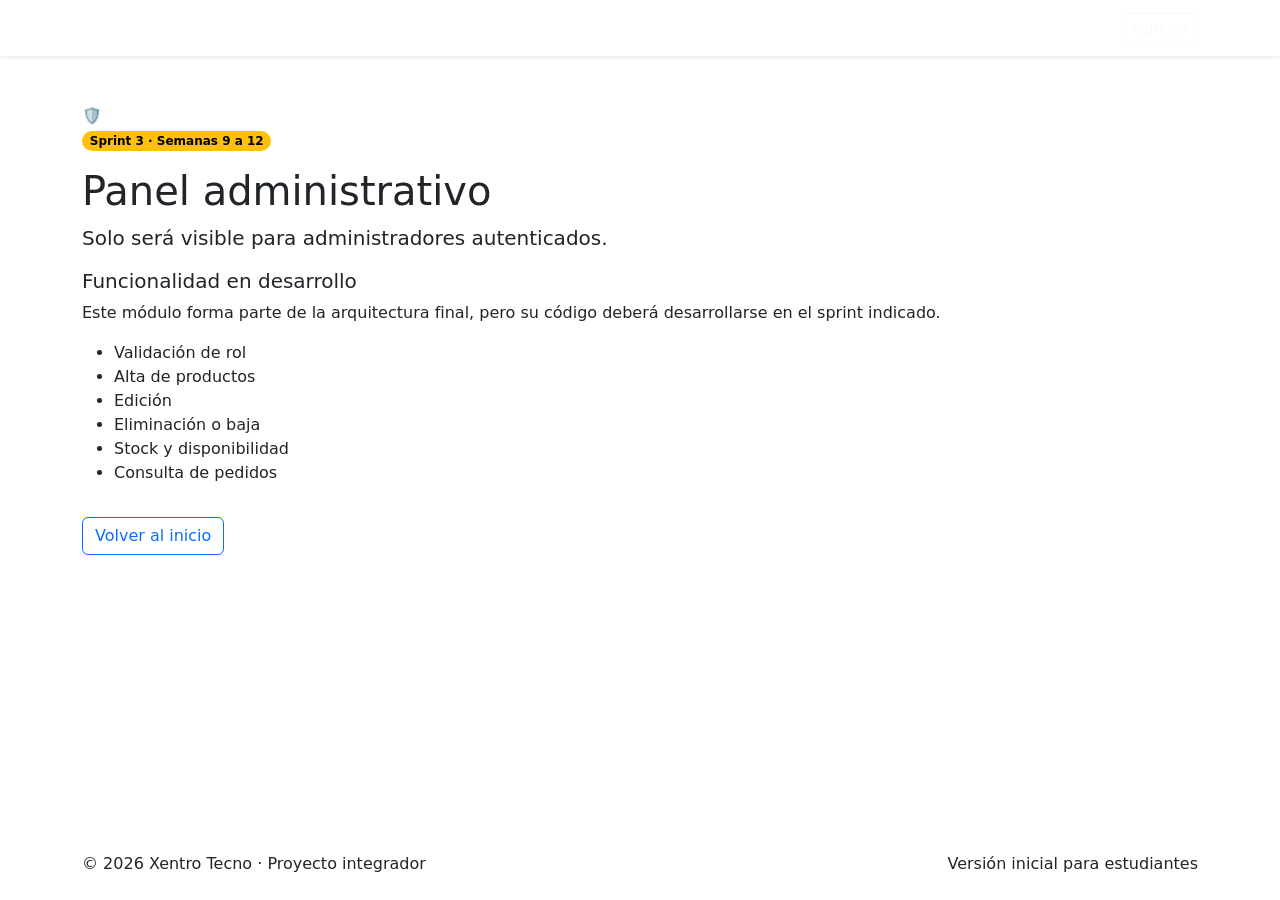
==== admin.html @ cb3eaa2b "Personaliza nombre de la tienda a Xentro Tecno" ====
<!doctype html><html lang='es'><head><meta charset="utf-8"><meta name="viewport" content="width=device-width, initial-scale=1">
<link href="https://cdn.jsdelivr.net/npm/bootstrap@5.3.3/dist/css/bootstrap.min.css" rel="stylesheet">
<link rel="stylesheet" href="css/styles.css"><title>Xentro Tecno | Administración</title></head><body class='d-flex flex-column min-vh-100' data-page='admin'><nav class="navbar navbar-expand-lg navbar-dark sticky-top shadow-sm"><div class="container">
<a class="navbar-brand fw-bold" href="index.html"><span class="brand-mark">N</span> Xentro Tecno</a>
<button class="navbar-toggler" type="button" data-bs-toggle="collapse" data-bs-target="#mainNav"><span class="navbar-toggler-icon"></span></button>
<div class="collapse navbar-collapse" id="mainNav"><ul class="navbar-nav me-auto">
<li class="nav-item"><a class="nav-link" data-page="inicio" href="index.html">Inicio</a></li>
<li class="nav-item"><a class="nav-link" data-page="catalogo" href="catalogo.html">Catálogo</a></li>
<li class="nav-item"><a class="nav-link" data-page="producto" href="producto.html">Producto</a></li>
<li class="nav-item"><a class="nav-link" data-page="carrito" href="carrito.html">Carrito</a></li>
<li class="nav-item"><a class="nav-link" data-page="perfil" href="perfil.html">Mi perfil</a></li>
<li class="nav-item"><a class="nav-link" data-page="admin" href="admin.html">Administración</a></li></ul>
<button class="btn btn-outline-light btn-sm" id="btnLoginPlaceholder">Ingresar</button></div></div></nav><main class='flex-grow-1'><div class="container py-5"><section class="locked-module"><div class="locked-icon">🛡️</div>
<span class="badge rounded-pill text-bg-warning mb-3">Sprint 3 · Semanas 9 a 12</span><h1>Panel administrativo</h1><p class="lead">Solo será visible para administradores autenticados.</p>
<div class="locked-card"><h2 class="h5">Funcionalidad en desarrollo</h2><p>Este módulo forma parte de la arquitectura final, pero su código deberá desarrollarse en el sprint indicado.</p><ul><li>Validación de rol</li><li>Alta de productos</li><li>Edición</li><li>Eliminación o baja</li><li>Stock y disponibilidad</li><li>Consulta de pedidos</li></ul></div>
<a class="btn btn-outline-primary mt-3" href="index.html">Volver al inicio</a></section></div></main><footer class="footer py-4 mt-auto"><div class="container d-flex justify-content-between flex-wrap gap-2">
<span>© 2026 Xentro Tecno · Proyecto integrador</span><span>Versión inicial para estudiantes</span></div></footer>
<div class="toast-container position-fixed bottom-0 end-0 p-3"><div id="appToast" class="toast"><div class="toast-header"><strong class="me-auto">Xentro Tecno</strong><button class="btn-close" data-bs-dismiss="toast"></button></div><div class="toast-body" id="toastMessage"></div></div></div>
<script src="https://cdn.jsdelivr.net/npm/bootstrap@5.3.3/dist/js/bootstrap.bundle.min.js"></script><script src="js/base.js"></script></body></html>
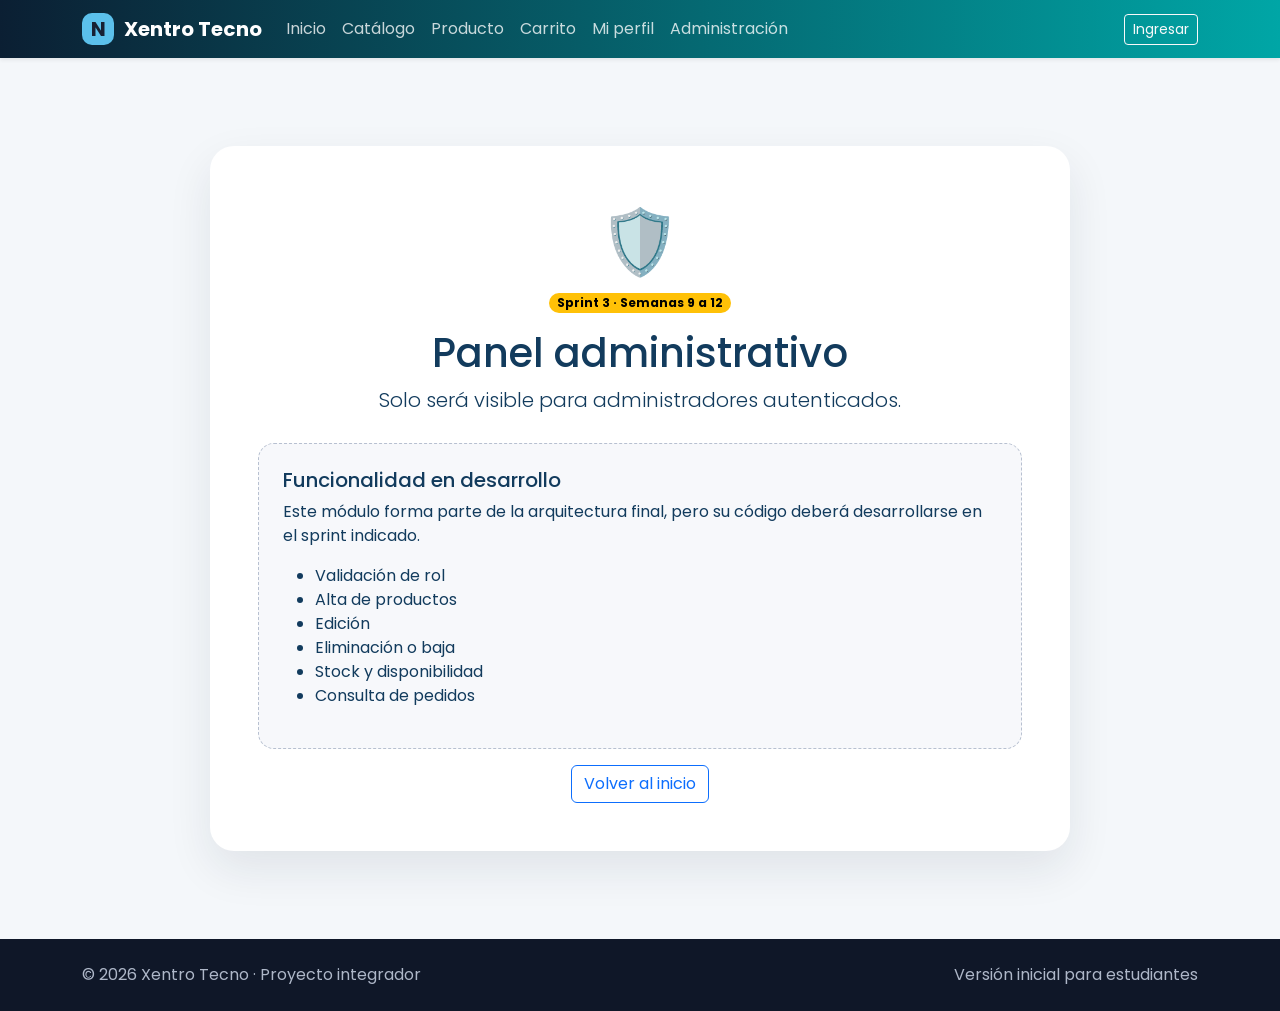
==== commit 3dbd1803: "Actualiza tipografía del sitio" ====
--- a/admin.html
+++ b/admin.html
@@ -1,5 +1,6 @@
 <!doctype html><html lang='es'><head><meta charset="utf-8"><meta name="viewport" content="width=device-width, initial-scale=1">
 <link href="https://cdn.jsdelivr.net/npm/bootstrap@5.3.3/dist/css/bootstrap.min.css" rel="stylesheet">
+<link href="https://fonts.googleapis.com/css2?family=Poppins:wght@400;500;600;700;800&display=swap" rel="stylesheet">
 <link rel="stylesheet" href="css/styles.css"><title>Xentro Tecno | Administración</title></head><body class='d-flex flex-column min-vh-100' data-page='admin'><nav class="navbar navbar-expand-lg navbar-dark sticky-top shadow-sm"><div class="container">
 <a class="navbar-brand fw-bold" href="index.html"><span class="brand-mark">N</span> Xentro Tecno</a>
 <button class="navbar-toggler" type="button" data-bs-toggle="collapse" data-bs-target="#mainNav"><span class="navbar-toggler-icon"></span></button>
--- a/css/styles.css
+++ b/css/styles.css
@@ -0,0 +1,39 @@
+:root{--primary:#1976a3;--ink:#123b5d;--surface:#f4f7fa;--accent:#5bc0eb}*{box-sizing:border-box}body{font-family:Poppins,system-ui,sans-serif;color:var(--ink);background:var(--surface)}.navbar{background:linear-gradient(90deg,#0b1f33,#00a6a6)}.navbar .nav-link{color:#ffffffc7}.navbar .nav-link.active,.navbar .nav-link:hover{color:#fff}.brand-mark{display:inline-grid;place-items:center;width:32px;height:32px;background:var(--accent);color:#172033;border-radius:10px;margin-right:.35rem}.hero{background:radial-gradient(circle at 15% 20%,#e8f5fa 0,#fff 48%,#f4f7fa 100%)}.hero-card{position:relative;background:#fff;border-radius:24px;padding:12px;box-shadow:0 30px 70px #1976a333}.hero-card img{height:420px;width:100%;object-fit:cover;border-radius:16px}.hero-card-header{display:flex;gap:7px;padding:5px 4px 12px}.dot{width:9px;height:9px;border-radius:50%;background:#dce2ef}.dot:first-child{background:#ff6b6b}.dot:nth-child(2){background:#ffd43b}.dot:nth-child(3){background:#51cf66}.floating-card{position:absolute;left:-35px;bottom:30px;background:#fff;padding:18px 22px;border-radius:16px;box-shadow:0 18px 40px #1720332e;display:flex;flex-direction:column}.metric{background:#fff;border:1px solid #e7eaf0;border-radius:14px;padding:14px;text-align:center;display:flex;flex-direction:column}.metric span{font-size:.75rem;color:#6c757d}.section-heading{display:flex;justify-content:space-between;align-items:end}.eyebrow{font-size:.75rem;text-transform:uppercase;letter-spacing:.14em;color:var(--primary);font-weight:800}.student-task{display:flex;gap:16px;background:#fff;border-left:5px solid var(--primary);border-radius:14px;padding:20px}.student-task-number{display:grid;place-items:center;flex:0 0 40px;height:40px;border-radius:50%;background:var(--primary);color:#fff;font-weight:800}.placeholder-product{height:100%;background:#fff;border-radius:18px;overflow:hidden;box-shadow:0 10px 28px #17203314}.placeholder-image{height:210px;background:repeating-linear-gradient(45deg,#eef1f7,#eef1f7 12px,#e5e9f1 12px,#e5e9f1 24px);display:grid;place-items:center;color:#7a8497;font-weight:700}.benefits{background:#172033;color:#fff}.benefit-card p{color:#aeb7c8}.footer{background:#0f1728;color:#aeb7c8}.sprint-summary{background:#f5f7fb;border:1px solid #e3e7ef;border-radius:12px;padding:14px;display:flex;flex-direction:column}.locked-module{max-width:860px;margin:40px auto;text-align:center;background:#fff;border-radius:24px;padding:48px;box-shadow:0 18px 45px #17203317}.locked-icon{font-size:4rem}.locked-card{margin-top:28px;text-align:left;background:#f7f8fb;border:1px dashed #b7c0d0;border-radius:16px;padding:24px}@media(max-width:767px){.floating-card{position:static;margin-top:10px}.hero-card img{height:320px}.locked-module{padding:30px 20px}.section-heading{align-items:start;flex-direction:column}}
+
+.product-image {
+    width: 100%;
+    height: 180px;
+    object-fit: contain;
+    background: #fff;
+    padding: 15px;
+    display: block;
+}
+
+.hero-card img {
+    height: 470px;
+    width: 100%;
+    object-fit: contain;
+    border-radius: 16px;
+}
+
+.hero-product-image {
+    padding: 20px;
+    transform: translate(25px, -70px);
+}
+
+.btn-primary {
+    background-color: #1976a3 !important;
+    border-color: #1976a3 !important;
+    color: #fff !important;
+}
+
+.btn-primary:hover {
+    background-color: #123b5d !important;
+    border-color: #123b5d !important;
+}
+
+.hero h1 {
+    color: var(--ink);
+    font-weight: 700;
+    letter-spacing: -0.02em;
+}
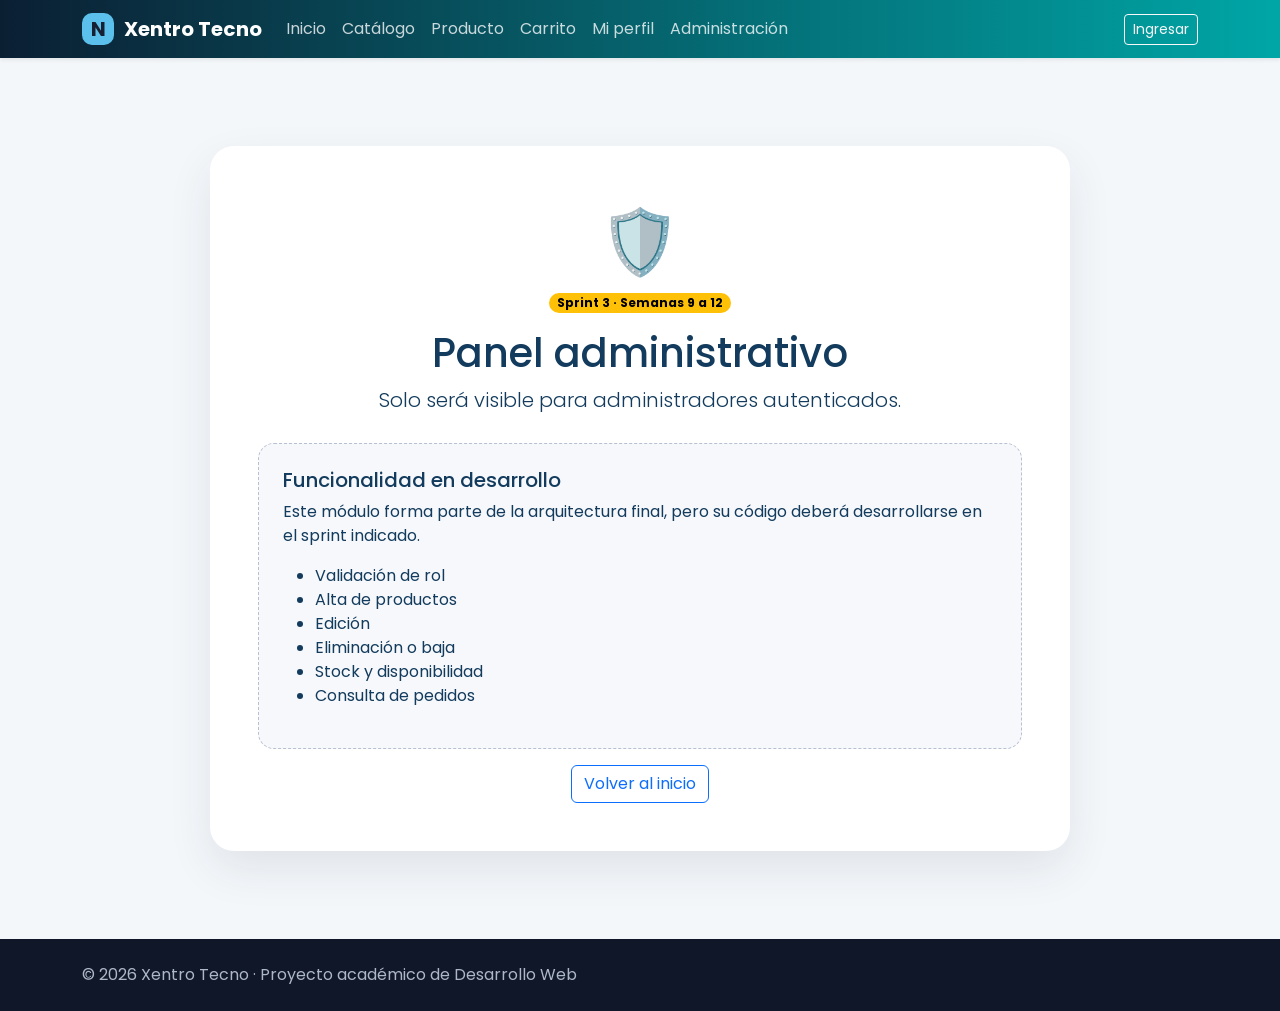
==== commit 5acf1641: "Modifica el footer en todas las páginas, mejora accesibilidad y actualiza Readme" ====
--- a/admin.html
+++ b/admin.html
@@ -15,6 +15,6 @@
 <span class="badge rounded-pill text-bg-warning mb-3">Sprint 3 · Semanas 9 a 12</span><h1>Panel administrativo</h1><p class="lead">Solo será visible para administradores autenticados.</p>
 <div class="locked-card"><h2 class="h5">Funcionalidad en desarrollo</h2><p>Este módulo forma parte de la arquitectura final, pero su código deberá desarrollarse en el sprint indicado.</p><ul><li>Validación de rol</li><li>Alta de productos</li><li>Edición</li><li>Eliminación o baja</li><li>Stock y disponibilidad</li><li>Consulta de pedidos</li></ul></div>
 <a class="btn btn-outline-primary mt-3" href="index.html">Volver al inicio</a></section></div></main><footer class="footer py-4 mt-auto"><div class="container d-flex justify-content-between flex-wrap gap-2">
-<span>© 2026 Xentro Tecno · Proyecto integrador</span><span>Versión inicial para estudiantes</span></div></footer>
+<span>© 2026 Xentro Tecno · Proyecto académico de Desarrollo Web</span></div></footer>
 <div class="toast-container position-fixed bottom-0 end-0 p-3"><div id="appToast" class="toast"><div class="toast-header"><strong class="me-auto">Xentro Tecno</strong><button class="btn-close" data-bs-dismiss="toast"></button></div><div class="toast-body" id="toastMessage"></div></div></div>
 <script src="https://cdn.jsdelivr.net/npm/bootstrap@5.3.3/dist/js/bootstrap.bundle.min.js"></script><script src="js/base.js"></script></body></html>
--- a/css/styles.css
+++ b/css/styles.css
@@ -37,3 +37,5 @@
     font-weight: 700;
     letter-spacing: -0.02em;
 }
+
+
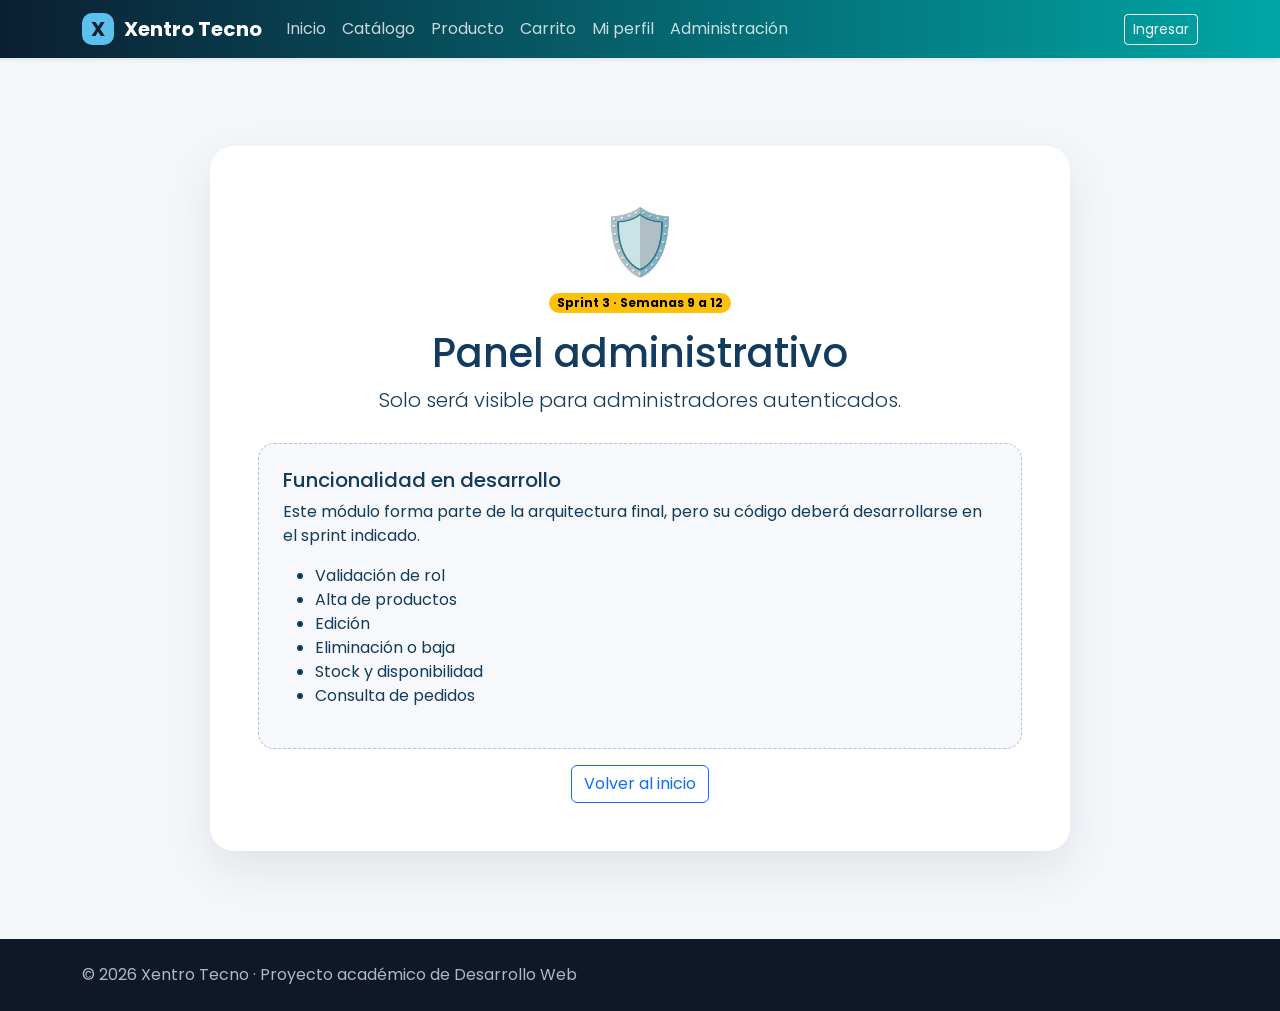
==== commit 5fb495d0: "Corrige marca Sustituye la marca N por X en todos los archivos" ====
--- a/admin.html
+++ b/admin.html
@@ -2,7 +2,7 @@
 <link href="https://cdn.jsdelivr.net/npm/bootstrap@5.3.3/dist/css/bootstrap.min.css" rel="stylesheet">
 <link href="https://fonts.googleapis.com/css2?family=Poppins:wght@400;500;600;700;800&display=swap" rel="stylesheet">
 <link rel="stylesheet" href="css/styles.css"><title>Xentro Tecno | Administración</title></head><body class='d-flex flex-column min-vh-100' data-page='admin'><nav class="navbar navbar-expand-lg navbar-dark sticky-top shadow-sm"><div class="container">
-<a class="navbar-brand fw-bold" href="index.html"><span class="brand-mark">N</span> Xentro Tecno</a>
+<a class="navbar-brand fw-bold" href="index.html"><span class="brand-mark">X</span> Xentro Tecno</a>
 <button class="navbar-toggler" type="button" data-bs-toggle="collapse" data-bs-target="#mainNav"><span class="navbar-toggler-icon"></span></button>
 <div class="collapse navbar-collapse" id="mainNav"><ul class="navbar-nav me-auto">
 <li class="nav-item"><a class="nav-link" data-page="inicio" href="index.html">Inicio</a></li>
